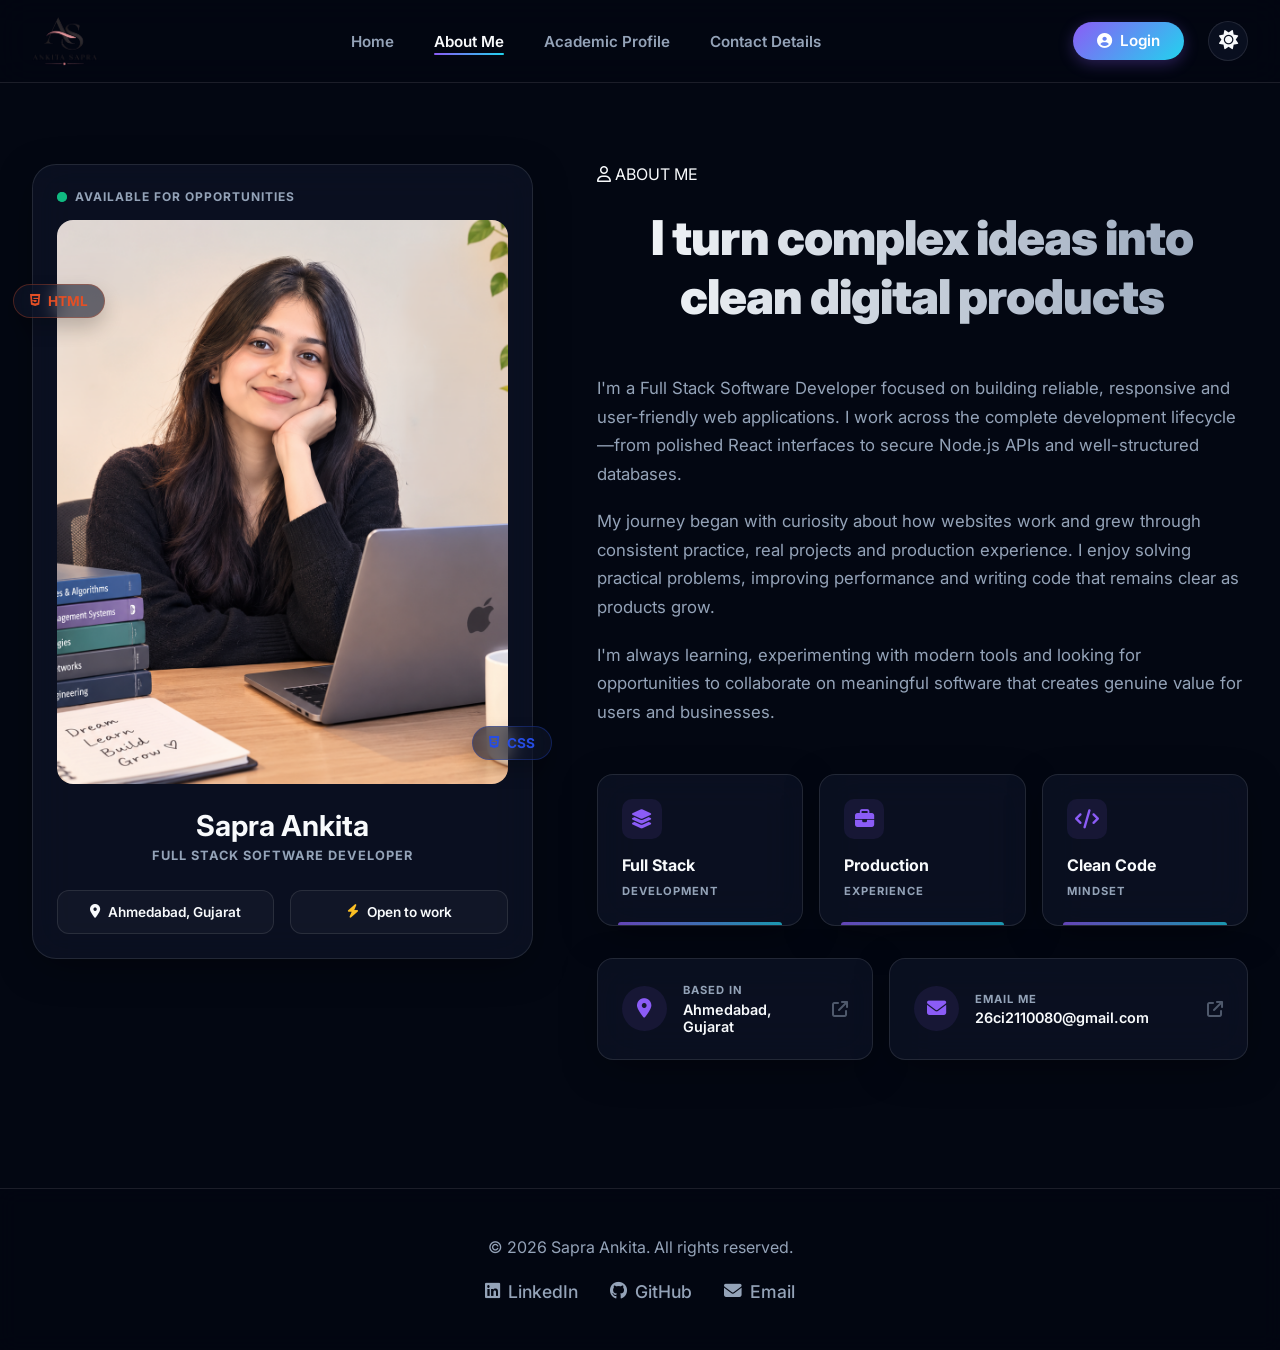
==== about.html @ dde99f14 "Add files via upload first commit" ====
<!DOCTYPE html>
<html lang="en">

<head>
    <meta charset="UTF-8">
    <meta name="viewport" content="width=device-width, initial-scale=1.0">
    <title>Sapra Ankita - Portfolio | About Me</title>
    <!-- FontAwesome for Icons -->
    <link rel="stylesheet" href="https://cdnjs.cloudflare.com/ajax/libs/font-awesome/6.4.0/css/all.min.css">
    <link rel="stylesheet" href="style.css">
    <link rel="stylesheet" href="about.css">
</head>

<body>
    <header id="header">
        <div class="nav-container">
            <a href="index.html" class="logo">
                <img src="assets/protfoliyo%20logo.png" alt="Logo" class="logo-img">
            </a>
            <nav>
                <ul class="nav-links" id="nav-links">
                    <li><a href="index.html" class="nav-item">Home</a></li>
                    <li><a href="about.html" class="active nav-item">About Me</a></li>
                    <li><a href="academic.html" class="nav-item">Academic Profile</a></li>
                    <li><a href="contact.html" class="nav-item">Contact Details</a></li>
                    <li class="mobile-only-login"><a href="login.html" class="nav-item">Login</a></li>
                </ul>
            </nav>
            <div class="nav-actions">
                <a href="login.html" class="header-login-btn"><i class="fas fa-user-circle"></i> Login</a>
                <button class="theme-toggle" id="theme-toggle" aria-label="Toggle Dark Mode">
                    <i class="fas fa-moon"></i>
                </button>
                <button class="hamburger" id="hamburger" aria-label="Menu">
                    <i class="fas fa-bars"></i>
                </button>
            </div>
        </div>
    </header>

    <main>
        <!-- ABOUT SECTION -->
        <section class="section scroll-reveal about-redesign">
            <div class="about-grid">
                <!-- Left Column (Image & Info) -->
                <div class="about-image-card card">
                    <div class="floating-badge html-badge"><i class="fab fa-html5"></i> HTML</div>
                    <div class="floating-badge css-badge"><i class="fab fa-css3-alt"></i> CSS</div>

                    <div class="availability-tag">
                        <div class="ping"><span></span><span></span></div>
                        AVAILABLE FOR OPPORTUNITIES
                    </div>

                    <img src="assets/MyImage.png" alt="Profile Image" class="profile-image">

                    <div class="profile-info-overlay">
                        <h2>Sapra Ankita</h2>
                        <p>FULL STACK SOFTWARE DEVELOPER</p>
                    </div>

                    <div class="profile-footer">
                        <div class="location-tag"><i class="fas fa-map-marker-alt"></i> Ahmedabad, Gujarat</div>
                        <div class="work-tag"><i class="fas fa-bolt"></i> Open to work</div>
                    </div>
                </div>

                <!-- Right Column (Text & Grid) -->
                <div class="about-text-content">
                    <div class="hero-badge" style="margin-bottom: 1.5rem;">
                        <i class="far fa-user"></i> ABOUT ME
                    </div>

                    <h1 class="section-title">
                        I turn complex ideas into <br><span>clean digital products</span>
                    </h1>

                    <div class="about-description">
                        <p>I'm a Full Stack Software Developer focused on building reliable, responsive and
                            user-friendly web applications. I work across the complete development lifecycle—from
                            polished React interfaces to secure Node.js APIs and well-structured databases.</p>
                        <p>My journey began with curiosity about how websites work and grew through consistent practice,
                            real projects and production experience. I enjoy solving practical problems, improving
                            performance and writing code that remains clear as products grow.</p>
                        <p>I'm always learning, experimenting with modern tools and looking for opportunities to
                            collaborate on meaningful software that creates genuine value for users and businesses.</p>
                    </div>

                    <div class="skills-grid">
                        <div class="skill-card card">
                            <div class="skill-icon"><i class="fas fa-layer-group"></i></div>
                            <h4>Full Stack</h4>
                            <p>DEVELOPMENT</p>
                        </div>
                        <div class="skill-card card">
                            <div class="skill-icon"><i class="fas fa-briefcase"></i></div>
                            <h4>Production</h4>
                            <p>EXPERIENCE</p>
                        </div>
                        <div class="skill-card card">
                            <div class="skill-icon"><i class="fas fa-code"></i></div>
                            <h4>Clean Code</h4>
                            <p>MINDSET</p>
                        </div>
                    </div>

                    <div class="contact-cards-grid">
                        <a href="#" class="contact-info-card card">
                            <div class="c-icon"><i class="fas fa-map-marker-alt"></i></div>
                            <div class="c-text">
                                <span class="c-label">BASED IN</span>
                                <span class="c-value">Ahmedabad, Gujarat</span>
                            </div>
                            <i class="fas fa-arrow-up-right-from-square c-arrow"></i>
                        </a>
                        <a href="mailto:26ci2110080@gmail.com" class="contact-info-card card">
                            <div class="c-icon"><i class="fas fa-envelope"></i></div>
                            <div class="c-text">
                                <span class="c-label">EMAIL ME</span>
                                <span class="c-value">26ci2110080@gmail.com</span>
                            </div>
                            <i class="fas fa-arrow-up-right-from-square c-arrow"></i>
                        </a>
                    </div>
                </div>
            </div>
        </section>
    </main>

    <!-- Footer -->
    <footer>
        <div class="footer-content">
            <p>&copy; 2026 Sapra Ankita. All rights reserved.</p>
            <div class="footer-links">
                <a href="https://linkedin.com/in/sapra-ankita" target="_blank"><i class="fab fa-linkedin"></i>
                    LinkedIn</a>
                <a href="https://github.com" target="_blank"><i class="fab fa-github"></i> GitHub</a>
                <a href="mailto:26ci2110080@gmail.com"><i class="fas fa-envelope"></i> Email</a>
            </div>
        </div>
    </footer>

    <script src="script.js"></script>
</body>

</html>
---- style.css ----
@import url('https://fonts.googleapis.com/css2?family=Inter:wght@400;500;600;700;800;900&display=swap');

:root {
  /* Default Dark Theme - Deep Violet & Cyan */
  --bg-color: #030712;
  --text-color: #f8fafc;
  --text-muted: #94a3b8;
  --card-bg: rgba(15, 23, 42, 0.6);
  --primary-color: #f8fafc;
  --nav-bg: rgba(3, 7, 18, 0.85);
  --border-color: rgba(255, 255, 255, 0.1);
  --accent-color: #8b5cf6;
  --accent-hover: #7c3aed;
  --secondary-accent: #22d3ee;
  --shadow: 0 10px 40px -10px rgba(0, 0, 0, 0.5);
  --transition: all 0.4s cubic-bezier(0.16, 1, 0.3, 1);
}

[data-theme="light"] {
  /* Light Theme */
  --bg-color: #f4f7f6;
  --text-color: #0f172a;
  --text-muted: #475569;
  --card-bg: rgba(255, 255, 255, 0.8);
  --primary-color: #0f172a;
  --nav-bg: rgba(244, 247, 246, 0.85);
  --border-color: rgba(0, 0, 0, 0.1);
  --accent-color: #6366f1;
  --accent-hover: #4f46e5;
  --secondary-accent: #0ea5e9;
  --shadow: 0 10px 40px -10px rgba(0, 0, 0, 0.08);
}

* {
  margin: 0;
  padding: 0;
  box-sizing: border-box;
  font-family: 'Inter', sans-serif;
}

html {
  scroll-behavior: smooth;
}

body {
  background-color: var(--bg-color);
  color: var(--text-color);
  transition: background-color 0.4s ease, color 0.4s ease;
  overflow-x: hidden;
  position: relative;
}

/* Background Effects */
.background-effects {
  position: fixed;
  top: 0;
  left: 0;
  width: 100%;
  height: 100vh;
  z-index: -1;
  overflow: hidden;
  pointer-events: none;
}

.ambient-glow {
  position: absolute;
  border-radius: 50%;
  filter: blur(100px);
  opacity: 0.15;
  will-change: transform;
}

[data-theme="light"] .ambient-glow {
  opacity: 0.1;
}

.glow-1 {
  background: var(--accent-color);
  width: 500px;
  height: 500px;
  top: -10%;
  left: -10%;
  animation: float 15s ease-in-out infinite;
}

.glow-2 {
  background: var(--secondary-accent);
  width: 400px;
  height: 400px;
  bottom: 10%;
  right: -5%;
  animation: float 20s ease-in-out infinite reverse;
}

.glow-3 {
  background: #ec4899;
  width: 300px;
  height: 300px;
  top: 40%;
  left: 40%;
  animation: float 18s ease-in-out infinite 2s;
  opacity: 0.1;
}

.grid-overlay {
  position: absolute;
  inset: 0;
  background-image: linear-gradient(var(--border-color) 1px, transparent 1px),
    linear-gradient(90deg, var(--border-color) 1px, transparent 1px);
  background-size: 40px 40px;
  mask-image: radial-gradient(circle at center, black, transparent 80%);
  -webkit-mask-image: radial-gradient(circle at center, black, transparent 80%);
  opacity: 0.3;
}

@keyframes float {

  0%,
  100% {
    transform: translateY(0) scale(1);
  }

  50% {
    transform: translateY(-30px) scale(1.05);
  }
}

/* Header */
header {
  background-color: var(--nav-bg);
  backdrop-filter: blur(16px);
  -webkit-backdrop-filter: blur(16px);
  position: fixed;
  top: 0;
  width: 100%;
  z-index: 1000;
  border-bottom: 1px solid var(--border-color);
  transition: var(--transition);
}

.nav-container {
  max-width: 1400px;
  margin: 0 auto;
  padding: 1rem 2rem;
  display: flex;
  justify-content: space-between;
  align-items: center;
}

.logo {
  display: flex;
  align-items: center;
  gap: 0.75rem;
  font-size: 1.5rem;
  font-weight: 900;
  color: var(--text-color);
  text-decoration: none;
  letter-spacing: -0.5px;
}

.logo-img {
  max-height: 50px;
  width: auto;
  border-radius: 8px;
}

.nav-links {
  display: flex;
  gap: 2.5rem;
  list-style: none;
}

.nav-links a {
  text-decoration: none;
  color: var(--text-muted);
  font-weight: 600;
  font-size: 0.95rem;
  position: relative;
  transition: var(--transition);
}

.nav-links a:hover,
.nav-links a.active {
  color: var(--text-color);
}

.nav-links a::after {
  content: '';
  position: absolute;
  width: 0;
  height: 2px;
  bottom: -4px;
  left: 0;
  background: linear-gradient(90deg, var(--accent-color), var(--secondary-accent));
  transition: var(--transition);
  border-radius: 2px;
}

.nav-links a:hover::after,
.nav-links a.active::after {
  width: 100%;
}

.mobile-only-login {
  display: none;
}

.nav-actions {
  display: flex;
  align-items: center;
  gap: 1.5rem;
}

/* Buttons */
.btn {
  display: inline-flex;
  align-items: center;
  justify-content: center;
  gap: 0.5rem;
  padding: 0.8rem 2rem;
  border-radius: 50px;
  font-weight: 600;
  font-size: 1rem;
  text-decoration: none;
  transition: var(--transition);
  cursor: pointer;
  border: none;
  font-family: 'Inter', sans-serif;
}

.btn-primary {
  background: linear-gradient(135deg, var(--accent-color), var(--secondary-accent));
  color: #fff !important;
  box-shadow: 0 4px 15px rgba(139, 92, 246, 0.3);
}

.btn-primary:hover {
  transform: translateY(-2px);
  box-shadow: 0 8px 25px rgba(139, 92, 246, 0.5);
  filter: brightness(1.1);
}

.btn-secondary {
  background: transparent;
  color: var(--text-color);
  border: 1px solid var(--border-color);
}

.btn-secondary:hover {
  background: rgba(255, 255, 255, 0.05);
  border-color: var(--secondary-accent);
  color: var(--secondary-accent);
  transform: translateY(-2px);
}

/* Animated Gradient Button */
.header-login-btn {
  background: linear-gradient(135deg, var(--accent-color), var(--secondary-accent));
  color: #fff !important;
  padding: 0.6rem 1.5rem;
  border-radius: 50px;
  text-decoration: none;
  font-weight: 600;
  font-size: 0.95rem;
  display: flex;
  align-items: center;
  gap: 0.5rem;
  transition: var(--transition);
  box-shadow: 0 4px 15px rgba(139, 92, 246, 0.3);
  position: relative;
  overflow: hidden;
  z-index: 1;
}

.header-login-btn::before {
  content: '';
  position: absolute;
  top: 0;
  left: 0;
  width: 100%;
  height: 100%;
  background: linear-gradient(135deg, var(--secondary-accent), var(--accent-color));
  z-index: -1;
  transition: opacity 0.4s ease;
  opacity: 0;
}

.header-login-btn:hover::before {
  opacity: 1;
}

.header-login-btn:hover {
  transform: translateY(-2px);
  box-shadow: 0 8px 25px rgba(139, 92, 246, 0.5);
}

.theme-toggle {
  background: var(--card-bg);
  border: 1px solid var(--border-color);
  width: 40px;
  height: 40px;
  border-radius: 50%;
  cursor: pointer;
  color: var(--text-color);
  font-size: 1.2rem;
  transition: var(--transition);
  display: flex;
  align-items: center;
  justify-content: center;
  backdrop-filter: blur(8px);
}

.theme-toggle:hover {
  border-color: var(--accent-color);
  color: var(--secondary-accent);
  transform: rotate(15deg);
}

.hamburger {
  display: none;
  background: var(--card-bg);
  border: 1px solid var(--border-color);
  width: 40px;
  height: 40px;
  border-radius: 8px;
  color: var(--text-color);
  font-size: 1.2rem;
  cursor: pointer;
  backdrop-filter: blur(8px);
}

/* Main Content */
main {
  padding-top: 100px;
  min-height: calc(100vh - 100px);
}

.section {
  padding: 4rem 2rem;
  max-width: 1400px;
  margin: 0 auto;
  position: relative;
}

.section-title {
  font-size: 3rem;
  font-weight: 900;
  margin-bottom: 3rem;
  text-align: center;
  letter-spacing: -1px;
  background: linear-gradient(to right, var(--text-color), var(--text-muted));
  -webkit-background-clip: text;
  -webkit-text-fill-color: transparent;
}

/* Glassmorphism Cards */
.grid-container {
  display: grid;
  grid-template-columns: repeat(auto-fit, minmax(300px, 1fr));
  gap: 2rem;
}

.card {
  background: var(--card-bg);
  backdrop-filter: blur(20px);
  -webkit-backdrop-filter: blur(20px);
  padding: 2.5rem;
  border-radius: 20px;
  border: 1px solid var(--border-color);
  box-shadow: var(--shadow);
  transition: var(--transition);
  position: relative;
  overflow: hidden;
}

.card::before {
  content: '';
  position: absolute;
  top: 0;
  left: 0;
  width: 100%;
  height: 2px;
  background: linear-gradient(90deg, transparent, var(--accent-color), transparent);
  opacity: 0;
  transition: opacity 0.4s ease;
}

.card:hover::before {
  opacity: 1;
}

.card:hover {
  transform: translateY(-5px);
  border-color: rgba(139, 92, 246, 0.3);
  box-shadow: 0 20px 40px -10px rgba(0, 0, 0, 0.4);
}

.card h3 {
  font-size: 1.5rem;
  margin-bottom: 1.5rem;
  display: flex;
  align-items: center;
  gap: 1rem;
  color: var(--text-color);
}

.card h3 i {
  color: var(--secondary-accent);
  background: rgba(34, 211, 238, 0.1);
  padding: 0.75rem;
  border-radius: 12px;
}

.card p,
.card ul li {
  color: var(--text-muted);
  font-size: 1.1rem;
  line-height: 1.6;
  margin-bottom: 1rem;
}

.card ul {
  list-style: none;
}

/* Scroll Reveal */
.scroll-reveal {
  opacity: 0;
  transform: translateY(30px);
  transition: opacity 0.8s ease, transform 0.8s cubic-bezier(0.16, 1, 0.3, 1);
}

.scroll-reveal.visible {
  opacity: 1;
  transform: translateY(0);
}

/* Footer */
footer {
  padding: 3rem 2rem;
  border-top: 1px solid var(--border-color);
  margin-top: 4rem;
  background-color: var(--nav-bg);
  backdrop-filter: blur(10px);
}

.footer-content {
  max-width: 1400px;
  margin: 0 auto;
  display: flex;
  flex-direction: column;
  align-items: center;
  gap: 1.5rem;
}

.footer-content p {
  color: var(--text-muted);
}

.footer-links {
  display: flex;
  gap: 2rem;
}

.footer-links a {
  color: var(--text-muted);
  text-decoration: none;
  font-size: 1.1rem;
  font-weight: 500;
  display: flex;
  align-items: center;
  gap: 0.5rem;
  transition: var(--transition);
}

.footer-links a:hover {
  color: var(--text-color);
}

/* Responsive */
@media (max-width: 768px) {
  .hamburger {
    display: flex;
    align-items: center;
    justify-content: center;
  }

  .nav-links {
    position: fixed;
    top: 73px;
    left: 0;
    width: 100%;
    height: calc(100vh - 73px);
    background-color: var(--bg-color);
    flex-direction: column;
    align-items: center;
    justify-content: center;
    gap: 3rem;
    transform: translateX(100%);
    transition: transform 0.4s cubic-bezier(0.16, 1, 0.3, 1);
    z-index: 999;
  }

  .nav-links.active {
    transform: translateX(0);
  }

  .nav-links a {
    font-size: 1.5rem;
  }

  .logo-img {
    max-height: 40px;
  }

  .hero-title {
    font-size: 2.5rem;
  }

  .section {
    padding: 3rem 1.5rem;
  }

  .header-login-btn {
    display: none;
  }

  .mobile-only-login {
    display: block;
  }
}
---- about.css ----
/* About Page Redesign */
.about-redesign {
  max-width: 1300px;
}
.about-grid {
  display: grid;
  grid-template-columns: 1fr 1.3fr;
  gap: 4rem;
  align-items: flex-start;
}
.about-image-card {
  padding: 1.5rem;
  display: flex;
  flex-direction: column;
  background: var(--card-bg);
  position: relative;
  border-radius: 24px;
  overflow: visible;
}
.availability-tag {
  display: inline-flex;
  align-items: center;
  gap: 0.5rem;
  font-size: 0.75rem;
  font-weight: 700;
  color: var(--text-muted);
  margin-bottom: 1rem;
  letter-spacing: 1px;
}
.availability-tag .ping {
  position: relative;
  display: flex;
  width: 10px;
  height: 10px;
}
.availability-tag .ping span:first-child {
  position: absolute;
  width: 100%;
  height: 100%;
  border-radius: 50%;
  background: #10b981;
  opacity: 0.75;
  animation: ping 1.5s cubic-bezier(0, 0, 0.2, 1) infinite;
}
.availability-tag .ping span:last-child {
  position: relative;
  width: 10px;
  height: 10px;
  border-radius: 50%;
  background: #10b981;
}
.profile-image {
  width: 100%;
  border-radius: 16px;
  object-fit: cover;
  height: auto;
  aspect-ratio: 4/5;
}
.profile-info-overlay {
  margin-top: 1.5rem;
  text-align: center;
}
.profile-info-overlay h2 {
  font-size: 1.8rem;
  margin-bottom: 0.2rem;
  color: var(--text-color);
}
.profile-info-overlay p {
  font-size: 0.8rem;
  color: var(--text-muted);
  font-weight: 700;
  letter-spacing: 1px;
  margin-bottom: 1.5rem;
}
.profile-footer {
  display: flex;
  justify-content: space-between;
  gap: 1rem;
}
.location-tag, .work-tag {
  flex: 1;
  display: flex;
  align-items: center;
  justify-content: center;
  gap: 0.5rem;
  padding: 0.8rem;
  background: rgba(255, 255, 255, 0.03);
  border: 1px solid var(--border-color);
  border-radius: 12px;
  font-size: 0.85rem;
  font-weight: 600;
  color: var(--text-color);
}
.work-tag i {
  color: #fbbf24;
}

/* Floating Badges */
.floating-badge {
  position: absolute;
  background: var(--card-bg);
  backdrop-filter: blur(10px);
  -webkit-backdrop-filter: blur(10px);
  border: 1px solid var(--border-color);
  padding: 0.5rem 1rem;
  border-radius: 50px;
  display: flex;
  align-items: center;
  gap: 0.5rem;
  font-weight: 700;
  font-size: 0.85rem;
  box-shadow: 0 10px 20px rgba(0,0,0,0.2);
  z-index: 10;
  animation: float 6s ease-in-out infinite;
}
.html-badge {
  top: 15%;
  left: -20px;
  color: #e34f26;
  border-color: rgba(227, 79, 38, 0.3);
}
.css-badge {
  bottom: 25%;
  right: -20px;
  color: #264de4;
  border-color: rgba(38, 77, 228, 0.3);
  animation-delay: 1s;
}

.about-title {
  font-size: clamp(2.5rem, 4vw, 4rem);
  text-align: left;
  margin-bottom: 2rem;
  line-height: 1.1;
  letter-spacing: -1px;
}
.about-description {
  display: flex;
  flex-direction: column;
  gap: 1.2rem;
  margin-bottom: 3rem;
}
.about-description p {
  color: var(--text-muted);
  font-size: 1.05rem;
  line-height: 1.7;
}

.skills-grid {
  display: grid;
  grid-template-columns: repeat(3, 1fr);
  gap: 1rem;
  margin-bottom: 2rem;
}
.skill-card {
  padding: 1.5rem;
  border-radius: 16px;
  position: relative;
  display: flex;
  flex-direction: column;
  gap: 0.5rem;
}
.skill-card::after {
  content: '';
  position: absolute;
  bottom: 0;
  left: 10%;
  width: 80%;
  height: 3px;
  background: linear-gradient(90deg, var(--accent-color), var(--secondary-accent));
  border-radius: 3px 3px 0 0;
  opacity: 0.7;
}
.skill-icon {
  width: 40px;
  height: 40px;
  background: rgba(139, 92, 246, 0.1);
  color: var(--accent-color);
  display: flex;
  align-items: center;
  justify-content: center;
  border-radius: 10px;
  font-size: 1.2rem;
  margin-bottom: 0.5rem;
}
.skill-card h4 {
  font-size: 1rem;
  color: var(--text-color);
}
.skill-card p {
  font-size: 0.7rem;
  font-weight: 700;
  letter-spacing: 1px;
  margin-bottom: 0;
}

.contact-cards-grid {
  display: grid;
  grid-template-columns: 1fr 1.3fr;
  gap: 1rem;
}
.contact-info-card {
  display: flex;
  align-items: center;
  padding: 1.5rem;
  border-radius: 16px;
  text-decoration: none;
  gap: 1rem;
}
.c-icon {
  width: 45px;
  height: 45px;
  background: rgba(139, 92, 246, 0.1);
  color: var(--accent-color);
  border-radius: 50%;
  display: flex;
  align-items: center;
  justify-content: center;
  font-size: 1.2rem;
}
.c-text {
  flex: 1;
  display: flex;
  flex-direction: column;
  gap: 0.2rem;
}
.c-label {
  font-size: 0.7rem;
  font-weight: 700;
  color: var(--text-muted);
  letter-spacing: 1px;
}
.c-value {
  font-size: 0.9rem;
  font-weight: 600;
  color: var(--text-color);
}
.c-arrow {
  color: var(--text-muted);
  opacity: 0.5;
  transition: var(--transition);
}
.contact-info-card:hover .c-arrow {
  opacity: 1;
  color: var(--accent-color);
  transform: translate(2px, -2px);
}

@media (max-width: 992px) {
  .about-grid {
    grid-template-columns: 1fr;
  }
  .skills-grid {
    grid-template-columns: 1fr;
  }
  .contact-cards-grid {
    grid-template-columns: 1fr;
  }
  .floating-badge {
    display: none;
  }
}
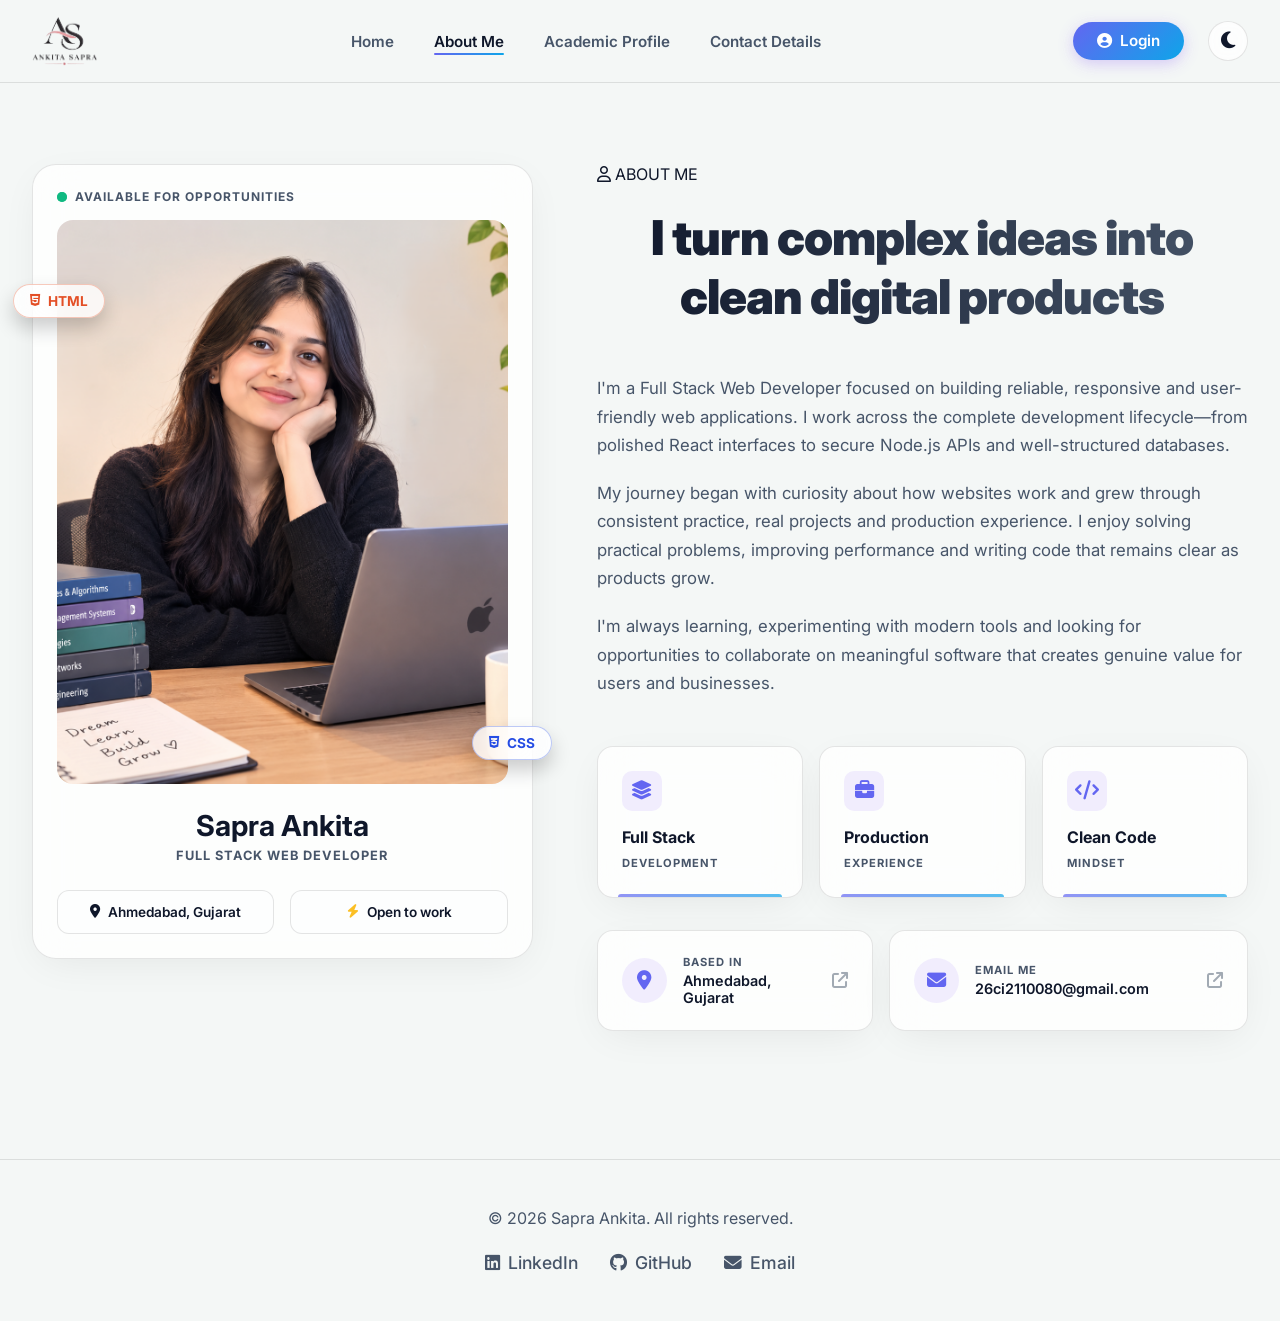
==== commit 8a6ea258: "feat: add dark mode logo switching and update asset filenames and paths" ====
--- a/about.html
+++ b/about.html
@@ -15,7 +15,7 @@
     <header id="header">
         <div class="nav-container">
             <a href="index.html" class="logo">
-                <img src="assets/protfoliyo%20logo.png" alt="Logo" class="logo-img">
+                <img src="assets/protfoliyo_logo.png" alt="Logo" class="logo-img">
             </a>
             <nav>
                 <ul class="nav-links" id="nav-links">
@@ -56,7 +56,7 @@
 
                     <div class="profile-info-overlay">
                         <h2>Sapra Ankita</h2>
-                        <p>FULL STACK SOFTWARE DEVELOPER</p>
+                        <p>FULL STACK WEB DEVELOPER</p>
                     </div>
 
                     <div class="profile-footer">
@@ -76,7 +76,7 @@
                     </h1>
 
                     <div class="about-description">
-                        <p>I'm a Full Stack Software Developer focused on building reliable, responsive and
+                        <p>I'm a Full Stack Web Developer focused on building reliable, responsive and
                             user-friendly web applications. I work across the complete development lifecycle—from
                             polished React interfaces to secure Node.js APIs and well-structured databases.</p>
                         <p>My journey began with curiosity about how websites work and grew through consistent practice,
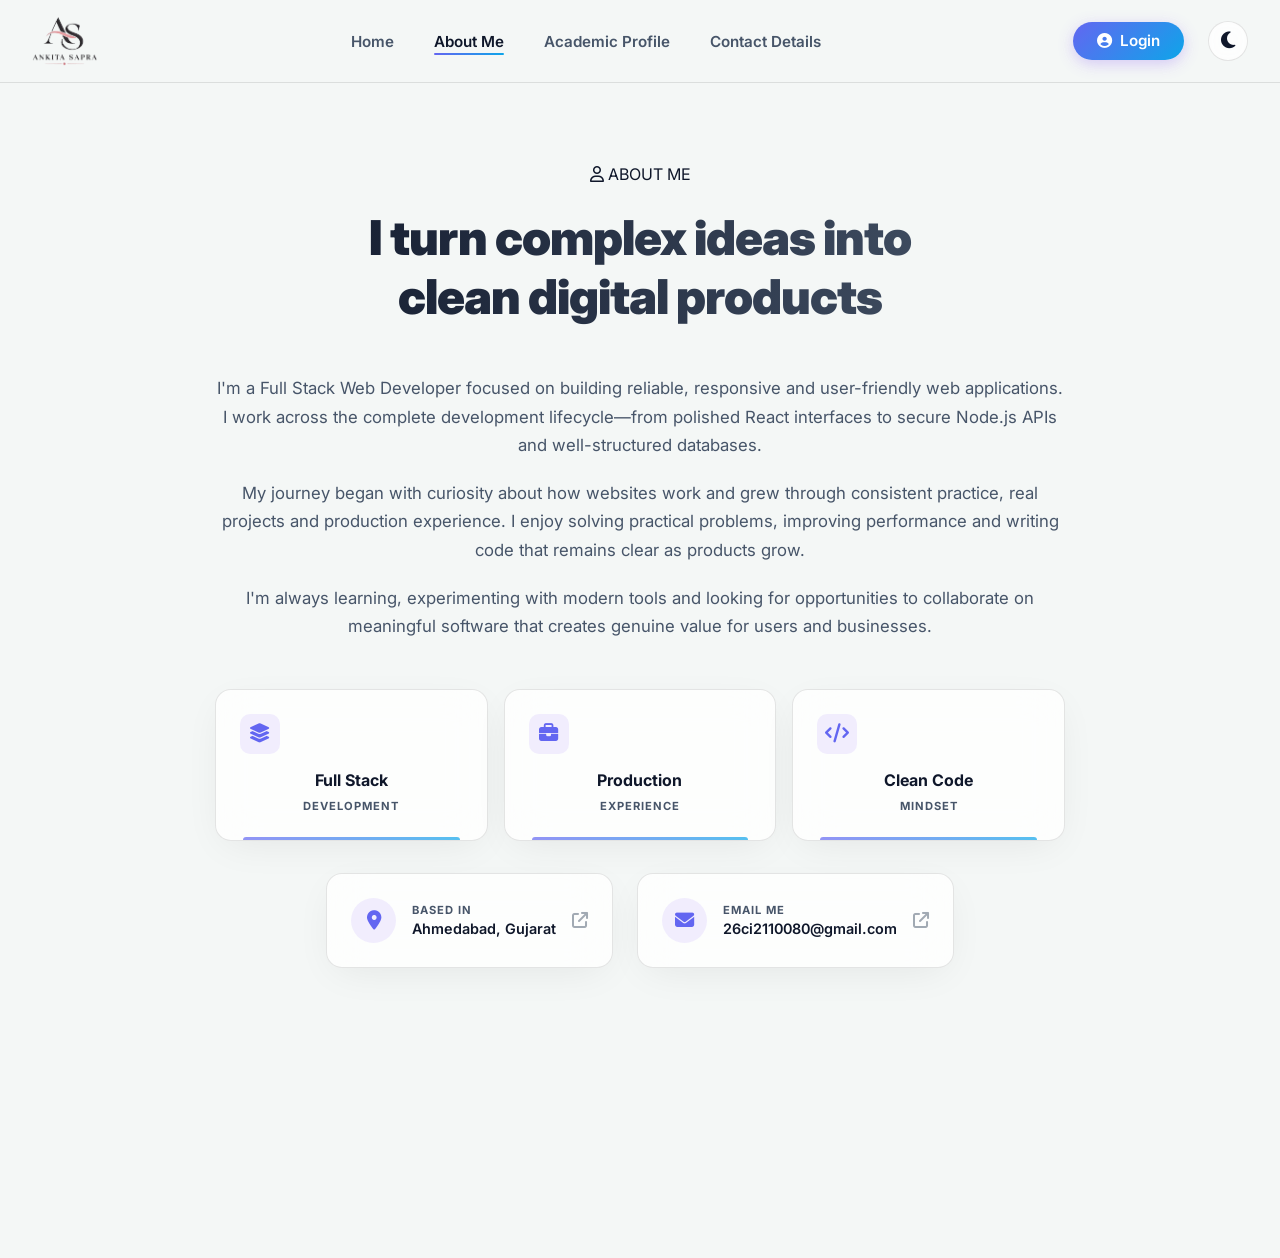
==== commit ad2368f8: "refactor: update about section layout to center content and hide image card" ====
--- a/about.html
+++ b/about.html
@@ -43,7 +43,7 @@
         <section class="section scroll-reveal about-redesign">
             <div class="about-grid">
                 <!-- Left Column (Image & Info) -->
-                <div class="about-image-card card">
+                <!-- <div class="about-image-card card">
                     <div class="floating-badge html-badge"><i class="fab fa-html5"></i> HTML</div>
                     <div class="floating-badge css-badge"><i class="fab fa-css3-alt"></i> CSS</div>
 
@@ -63,11 +63,11 @@
                         <div class="location-tag"><i class="fas fa-map-marker-alt"></i> Ahmedabad, Gujarat</div>
                         <div class="work-tag"><i class="fas fa-bolt"></i> Open to work</div>
                     </div>
-                </div>
+                </div> -->
 
                 <!-- Right Column (Text & Grid) -->
-                <div class="about-text-content">
-                    <div class="hero-badge" style="margin-bottom: 1.5rem;">
+                <div class="about-text-content" style="max-width: 850px; text-align: center; margin: 0 auto;">
+                    <div class="hero-badge" style="margin: 0 auto 1.5rem auto;">
                         <i class="far fa-user"></i> ABOUT ME
                     </div>
 
@@ -104,8 +104,8 @@
                         </div>
                     </div>
 
-                    <div class="contact-cards-grid">
-                        <a href="#" class="contact-info-card card">
+                    <div class="contact-cards-grid" style="display: flex; justify-content: center; gap: 1.5rem; flex-wrap: wrap;">
+                        <a href="#" class="contact-info-card card" style="text-align: left;">
                             <div class="c-icon"><i class="fas fa-map-marker-alt"></i></div>
                             <div class="c-text">
                                 <span class="c-label">BASED IN</span>
@@ -113,7 +113,7 @@
                             </div>
                             <i class="fas fa-arrow-up-right-from-square c-arrow"></i>
                         </a>
-                        <a href="mailto:26ci2110080@gmail.com" class="contact-info-card card">
+                        <a href="mailto:26ci2110080@gmail.com" class="contact-info-card card" style="text-align: left;">
                             <div class="c-icon"><i class="fas fa-envelope"></i></div>
                             <div class="c-text">
                                 <span class="c-label">EMAIL ME</span>
--- a/about.css
+++ b/about.css
@@ -3,10 +3,9 @@
   max-width: 1300px;
 }
 .about-grid {
-  display: grid;
-  grid-template-columns: 1fr 1.3fr;
-  gap: 4rem;
-  align-items: flex-start;
+  display: flex;
+  justify-content: center;
+  align-items: center;
 }
 .about-image-card {
   padding: 1.5rem;
